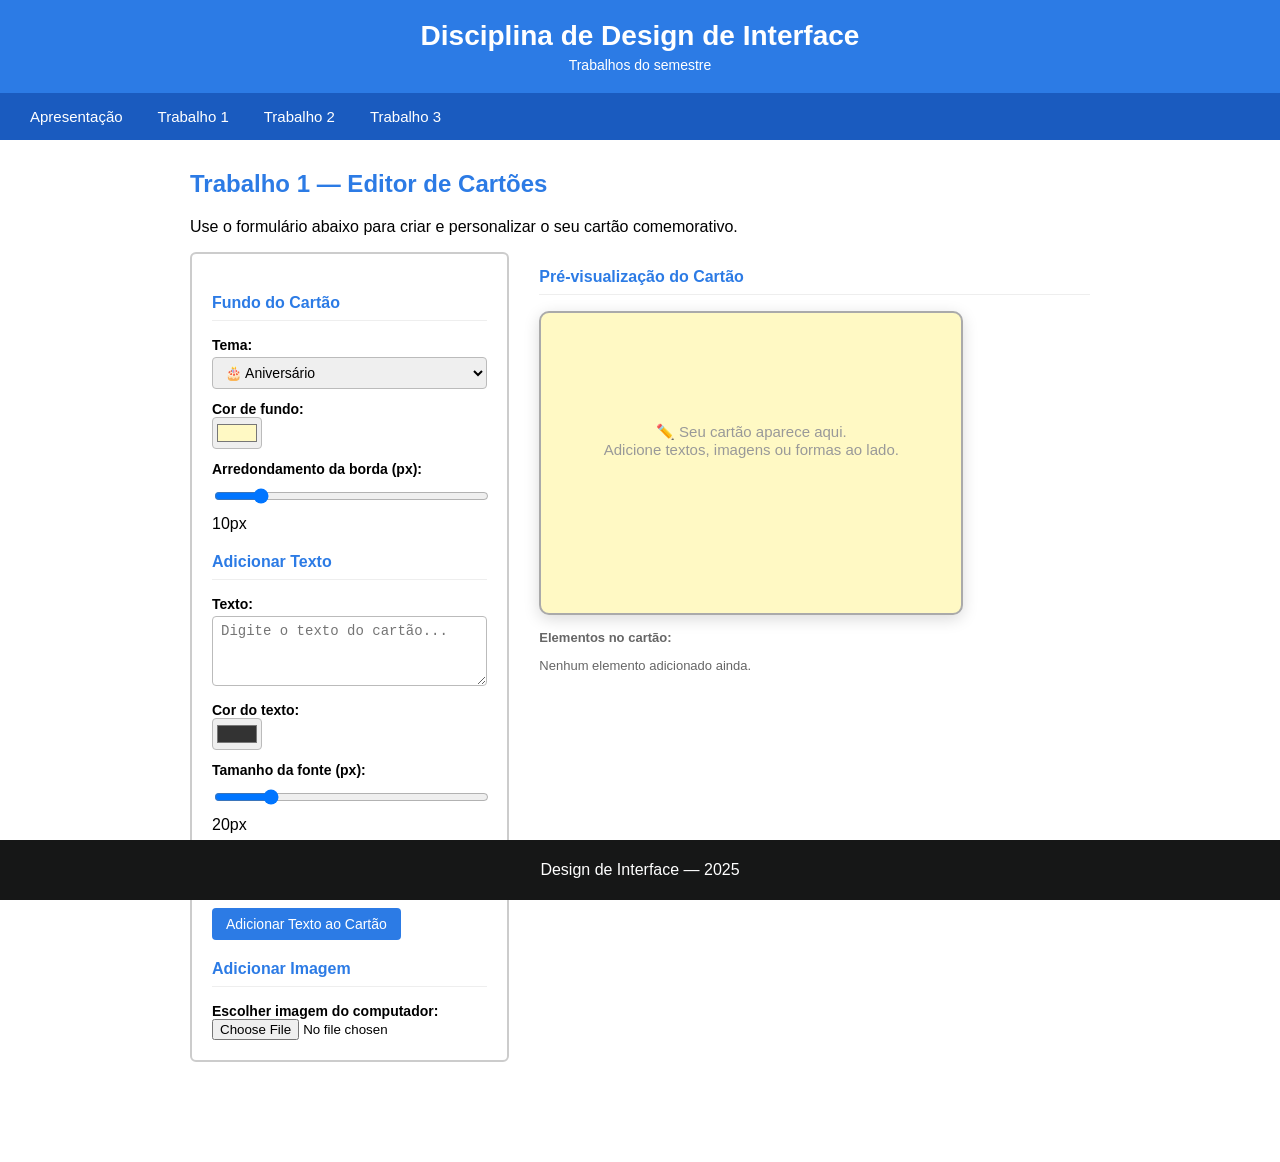
==== trabalho1.html @ 5af5bc68 "Add files via upload" ====
<!DOCTYPE html>
<html lang="pt-BR">
<head>
    <meta charset="UTF-8">
    <meta name="viewport" content="width=device-width, initial-scale=1.0">
    <title>Trabalho 1 - Editor de Cartões</title>
    <link rel="stylesheet" href="style.css">
</head>
<body>
    <!-- Cabeçalho do site -->
  <header>
    <h1>Disciplina de Design de Interface</h1>
    <p>Trabalhos do semestre</p>
  </header>
  
  <!-- Navegação -->
  <nav id="navegacao">
    <a class="button" href="index.html">Apresentação</a>
    <a class="button" href="trabalho1.html">Trabalho 1</a>
    <a class="button" href="#">Trabalho 2</a>
    <a class="button" href="#">Trabalho 3</a>
  </nav>
    
  <main>
     <h2>Trabalho 1 &mdash; Editor de Cartões</h2>
    <p>Use o formulário abaixo para criar e personalizar o seu cartão comemorativo.</p>
 
    <div class="editor-container">
 
      <!-- FORMULÁRIO DE EDIÇÃO -->
      <div class="formulario">
 
        <!-- Fundo do cartão -->
        <h3>Fundo do Cartão</h3>
 
        <label for="tema">Tema:</label>
        <select id="tema" onchange="aplicarTema()">
          <option value="aniversario">🎂 Aniversário</option>
          <option value="natal">🎄 Natal</option>
          <option value="pascoa">🐰 Páscoa</option>
          <option value="personalizado">✏️ Personalizado</option>
        </select>
 
        <label for="cor-fundo">Cor de fundo:</label>
        <input type="color" id="cor-fundo" value="#fff9c4" oninput="mudarCorFundo()" />
 
        <label for="tamanho-borda">Arredondamento da borda (px):</label>
        <input type="range" id="tamanho-borda" min="0" max="80" value="10"
               oninput="document.getElementById('val-borda').textContent = this.value + 'px'; mudarBorda()" />
        <span id="val-borda">10px</span>
 
        <!-- Adicionar texto -->
        <h3>Adicionar Texto</h3>
 
        <label for="texto-novo">Texto:</label>
        <textarea id="texto-novo" maxlength="150" placeholder="Digite o texto do cartão..."></textarea>
 
        <label for="cor-texto">Cor do texto:</label>
        <input type="color" id="cor-texto" value="#333333" />
 
        <label for="tamanho-texto">Tamanho da fonte (px):</label>
        <input type="range" id="tamanho-texto" min="12" max="60" value="20"
               oninput="document.getElementById('val-fonte').textContent = this.value + 'px'" />
        <span id="val-fonte">20px</span>
 
        <label for="fonte">Tipo de fonte:</label>
        <select id="fonte">
          <option value="Arial">Arial</option>
          <option value="Georgia">Georgia</option>
          <option value="Courier New">Courier New</option>
          <option value="Impact">Impact</option>
          <option value="cursive">Cursiva</option>
        </select>
 
        <button onclick="adicionarTexto()">Adicionar Texto ao Cartão</button>
 
        <!-- Adicionar imagem -->
        <h3>Adicionar Imagem</h3>
 
        <label for="imagem">Escolher imagem do computador:</label>
        <input type="file" id="imagem" accept="image/*" onchange="adicionarImagem()" />
 
 
 
      </div>
      <!-- fim formulario -->
 
      <!-- ÁREA DO CARTÃO -->
      <div class="area-cartao">
        <h3>Pré-visualização do Cartão</h3>
 
        <div id="cartao">
          <div id="texto-padrao" style="text-align:center; padding-top: 110px; color:#999; font-size:15px; pointer-events:none;">
            ✏️ Seu cartão aparece aqui.<br>Adicione textos, imagens ou formas ao lado.
          </div>
        </div>
 
        <div id="lista-elementos">
          <p><strong>Elementos no cartão:</strong></p>
          <p id="msg-vazio">Nenhum elemento adicionado ainda.</p>
        </div>
      </div>
 
    </div>
  </main>
 
  <!-- Rodapé do site -->
  <footer class="rodape">
    <p>Design de Interface &mdash; 2025</p>
  </footer>
 
  <script src="editor.js"></script>
</body>
</html>
---- style.css ----
/* Estilo geral */
body {
  font-family: Arial, sans-serif;
  margin: 0;
  padding: 0;
  margin-bottom: 100px; /* Para evitar sobreposição do rodapé */
}

/* Cabeçalho */
header {
  background-color: #2c7be5;
  color: white;
  padding: 20px;
  text-align: center;
}

header h1 {
  margin: 0;
  font-size: 28px;
}

header p {
  margin: 5px 0 0;
  font-size: 14px;
}

/* Menu de navegação */
#navegacao {
  background-color: #1a5bbf;
  padding: 10px 20px;
  display: flex;
  gap: 15px;
  flex-wrap: wrap;
}

.button {
  color: white;
  text-decoration: none;
  font-size: 15px;
  padding: 5px 10px;
  border-radius: 4px;
}

.button:hover {
  background-color: #2c7be5;
}

/* Conteúdo principal */
main {
  max-width: 900px;
  margin: 30px auto;
  padding: 0 20px;
}

main h2 {
  color: #2c7be5;
}

/* Rodapé */
.rodape {
  background-color: #161717;
  color: white;
  text-align: center;
  position: fixed;
  bottom:0;
  width:100%;
  padding: 5px 0px;
}

/* Figura/imagens */
figure {
  margin: 20px 0;
  display: flex;
  align-items: center;
  gap: 20px;
  flex-wrap: wrap;
}

figcaption {
  font-size: 13px;
  color: #666;
  width: 100%;
}

/* =====================
   EDITOR DE CARTÕES
   ===================== */
 
/* Layout do editor: formulário à esquerda, cartão à direita */
.editor-container {
  display: flex;
  gap: 30px;
  flex-wrap: wrap;
  align-items: flex-start;
}
 
/* Formulário de edição */
.formulario {
  background: white;
  border: 2px solid #ccc;
  border-radius: 6px;
  padding: 20px;
  min-width: 260px;
  flex: 1;
}
 
.formulario h3 {
  margin-top: 20px;
  color: #2c7be5;
  font-size: 16px;
  border-bottom: 1px solid #eee;
  padding-bottom: 8px;
}
 
.formulario label {
  display: block;
  margin-top: 12px;
  font-size: 14px;
  font-weight: bold;
}
 
.formulario input[type="text"],
.formulario input[type="range"],
.formulario select,
.formulario textarea {
  width: 100%;
  padding: 6px 8px;
  margin-top: 4px;
  border: 1px solid #bbb;
  border-radius: 4px;
  font-size: 14px;
  box-sizing: border-box;
}
 
.formulario textarea {
  resize: vertical;
  height: 70px;
}
 
.formulario input[type="color"] {
  width: 50px;
  height: 32px;
  padding: 2px;
  border: 1px solid #bbb;
  border-radius: 4px;
  cursor: pointer;
}
 
.formulario button {
  margin-top: 10px;
  padding: 8px 14px;
  background-color: #2c7be5;
  color: white;
  border: none;
  border-radius: 4px;
  cursor: pointer;
  font-size: 14px;
}
 
.formulario button:hover {
  background-color: #1a5bbf;
}
 
.btn-remover {
  background-color: #d9534f !important;
  margin-left: 5px;
}
 
.btn-remover:hover {
  background-color: #c9302c !important;
}
 
/* Área do cartão */
.area-cartao {
  flex: 2;
  min-width: 300px;
}
 
.area-cartao h3 {
  color: #2c7be5;
  font-size: 16px;
  border-bottom: 1px solid #eee;
  padding-bottom: 8px;
}
 
/* O cartão em si */
#cartao {
  position: relative;
  width: 420px;
  height: 300px;
  border: 2px solid #aaa;
  border-radius: 10px;
  overflow: hidden;
  background-color: #fff9c4;
  box-shadow: 0 4px 16px rgba(0,0,0,0.15);
}
 
/* Elementos dentro do cartão */
.elemento-cartao {
  position: absolute;
  cursor: move;
  user-select: none;
}
 
/* Lista de elementos adicionados */
#lista-elementos {
  margin-top: 15px;
}
 
#lista-elementos p {
  font-size: 13px;
  color: #666;
}
 
.item-lista {
  display: flex;
  justify-content: space-between;
  align-items: center;
  background: #f0f0f0;
  border: 1px solid #ddd;
  border-radius: 4px;
  padding: 5px 10px;
  margin-bottom: 5px;
  font-size: 13px;
}
 
/* Responsivo */
@media (max-width: 650px) {
  .editor-container {
    flex-direction: column;
  }
 
  #cartao {
    width: 100%;
    height: 250px;
  }
}
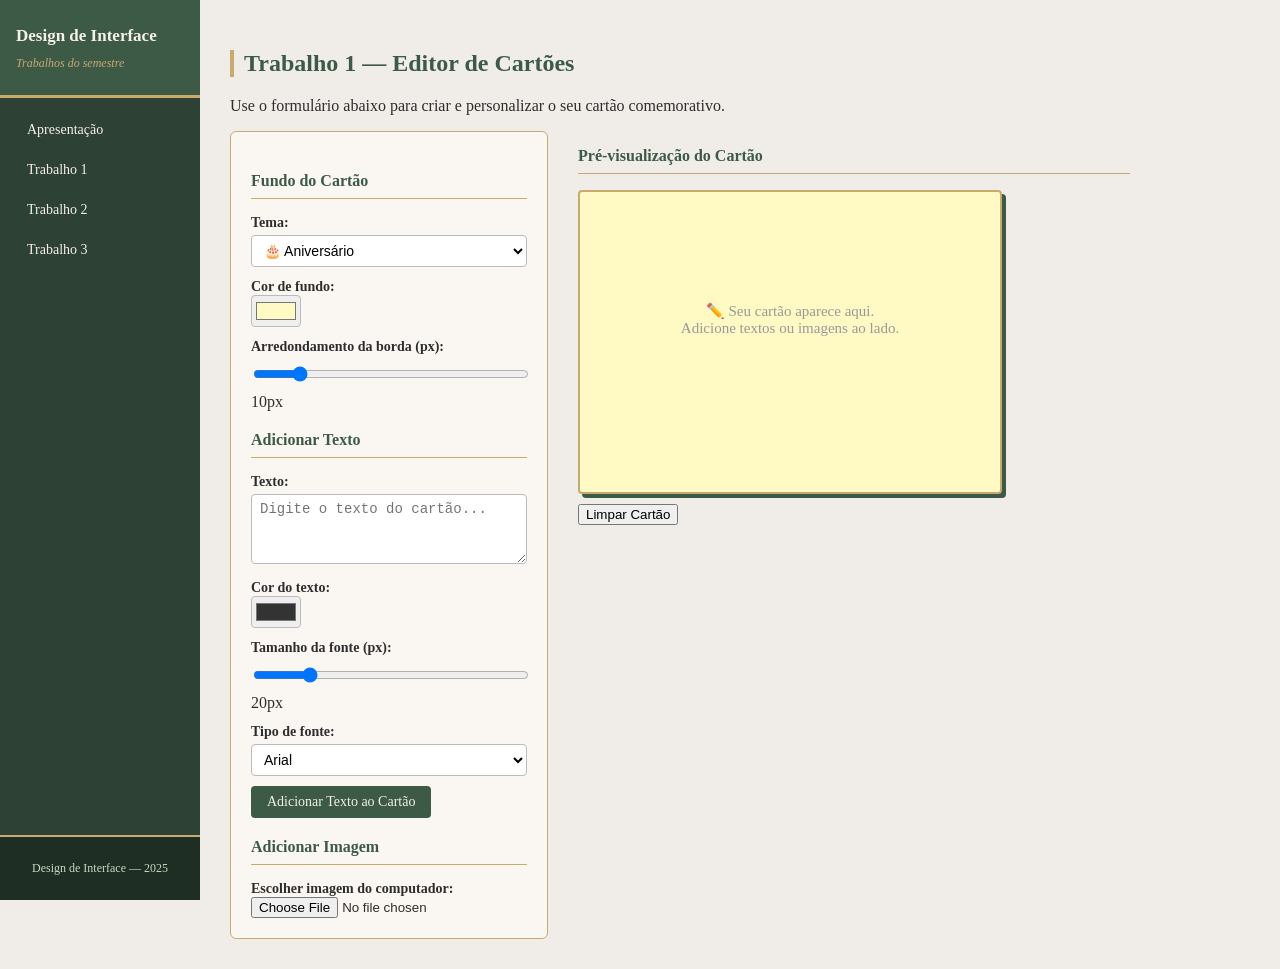
==== commit dfb101c1: "Add files via upload" ====
--- a/trabalho1.html
+++ b/trabalho1.html
@@ -1,114 +1,90 @@
-<!DOCTYPE html>
-<html lang="pt-BR">
-<head>
-    <meta charset="UTF-8">
-    <meta name="viewport" content="width=device-width, initial-scale=1.0">
-    <title>Trabalho 1 - Editor de Cartões</title>
-    <link rel="stylesheet" href="style.css">
-</head>
-<body>
-    <!-- Cabeçalho do site -->
-  <header>
-    <h1>Disciplina de Design de Interface</h1>
-    <p>Trabalhos do semestre</p>
-  </header>
-  
-  <!-- Navegação -->
-  <nav id="navegacao">
-    <a class="button" href="index.html">Apresentação</a>
-    <a class="button" href="trabalho1.html">Trabalho 1</a>
-    <a class="button" href="#">Trabalho 2</a>
-    <a class="button" href="#">Trabalho 3</a>
-  </nav>
-    
-  <main>
-     <h2>Trabalho 1 &mdash; Editor de Cartões</h2>
-    <p>Use o formulário abaixo para criar e personalizar o seu cartão comemorativo.</p>
- 
-    <div class="editor-container">
- 
-      <!-- FORMULÁRIO DE EDIÇÃO -->
-      <div class="formulario">
- 
-        <!-- Fundo do cartão -->
-        <h3>Fundo do Cartão</h3>
- 
-        <label for="tema">Tema:</label>
-        <select id="tema" onchange="aplicarTema()">
-          <option value="aniversario">🎂 Aniversário</option>
-          <option value="natal">🎄 Natal</option>
-          <option value="pascoa">🐰 Páscoa</option>
-          <option value="personalizado">✏️ Personalizado</option>
-        </select>
- 
-        <label for="cor-fundo">Cor de fundo:</label>
-        <input type="color" id="cor-fundo" value="#fff9c4" oninput="mudarCorFundo()" />
- 
-        <label for="tamanho-borda">Arredondamento da borda (px):</label>
-        <input type="range" id="tamanho-borda" min="0" max="80" value="10"
-               oninput="document.getElementById('val-borda').textContent = this.value + 'px'; mudarBorda()" />
-        <span id="val-borda">10px</span>
- 
-        <!-- Adicionar texto -->
-        <h3>Adicionar Texto</h3>
- 
-        <label for="texto-novo">Texto:</label>
-        <textarea id="texto-novo" maxlength="150" placeholder="Digite o texto do cartão..."></textarea>
- 
-        <label for="cor-texto">Cor do texto:</label>
-        <input type="color" id="cor-texto" value="#333333" />
- 
-        <label for="tamanho-texto">Tamanho da fonte (px):</label>
-        <input type="range" id="tamanho-texto" min="12" max="60" value="20"
-               oninput="document.getElementById('val-fonte').textContent = this.value + 'px'" />
-        <span id="val-fonte">20px</span>
- 
-        <label for="fonte">Tipo de fonte:</label>
-        <select id="fonte">
-          <option value="Arial">Arial</option>
-          <option value="Georgia">Georgia</option>
-          <option value="Courier New">Courier New</option>
-          <option value="Impact">Impact</option>
-          <option value="cursive">Cursiva</option>
-        </select>
- 
-        <button onclick="adicionarTexto()">Adicionar Texto ao Cartão</button>
- 
-        <!-- Adicionar imagem -->
-        <h3>Adicionar Imagem</h3>
- 
-        <label for="imagem">Escolher imagem do computador:</label>
-        <input type="file" id="imagem" accept="image/*" onchange="adicionarImagem()" />
- 
- 
- 
-      </div>
-      <!-- fim formulario -->
- 
-      <!-- ÁREA DO CARTÃO -->
-      <div class="area-cartao">
-        <h3>Pré-visualização do Cartão</h3>
- 
-        <div id="cartao">
-          <div id="texto-padrao" style="text-align:center; padding-top: 110px; color:#999; font-size:15px; pointer-events:none;">
-            ✏️ Seu cartão aparece aqui.<br>Adicione textos, imagens ou formas ao lado.
-          </div>
-        </div>
- 
-        <div id="lista-elementos">
-          <p><strong>Elementos no cartão:</strong></p>
-          <p id="msg-vazio">Nenhum elemento adicionado ainda.</p>
-        </div>
-      </div>
- 
-    </div>
-  </main>
- 
-  <!-- Rodapé do site -->
-  <footer class="rodape">
-    <p>Design de Interface &mdash; 2025</p>
-  </footer>
- 
-  <script src="editor.js"></script>
-</body>
-</html>+<!DOCTYPE html>
+<html lang="pt-BR">
+<head>
+  <meta charset="UTF-8">
+  <meta name="viewport" content="width=device-width, initial-scale=1.0">
+  <title>Trabalho 1 - Editor de Cartões</title>
+  <link rel="stylesheet" href="style.css">
+</head>
+<body>
+
+  <barra-lateral></barra-lateral>
+
+  <div class="pagina">
+    <main>
+      <h2>Trabalho 1 &mdash; Editor de Cartões</h2>
+      <p>Use o formulário abaixo para criar e personalizar o seu cartão comemorativo.</p>
+
+      <div class="editor-container">
+
+        <div class="formulario">
+
+          <h3>Fundo do Cartão</h3>
+
+          <label for="tema">Tema:</label>
+          <select id="tema" onchange="aplicarTema()">
+            <option value="aniversario">🎂 Aniversário</option>
+            <option value="natal">🎄 Natal</option>
+            <option value="pascoa">🐰 Páscoa</option>
+            <option value="personalizado">✏️ Personalizado</option>
+          </select>
+
+          <label for="cor-fundo">Cor de fundo:</label>
+          <input type="color" id="cor-fundo" value="#fff9c4" oninput="mudarCorFundo()">
+
+          <label for="tamanho-borda">Arredondamento da borda (px):</label>
+          <input type="range" id="tamanho-borda" min="0" max="80" value="10"
+                 oninput="document.getElementById('val-borda').textContent = this.value + 'px'; mudarBorda()">
+          <span id="val-borda">10px</span>
+
+          <h3>Adicionar Texto</h3>
+
+          <label for="texto-novo">Texto:</label>
+          <textarea id="texto-novo" maxlength="150" placeholder="Digite o texto do cartão..."></textarea>
+
+          <label for="cor-texto">Cor do texto:</label>
+          <input type="color" id="cor-texto" value="#333333">
+
+          <label for="tamanho-texto">Tamanho da fonte (px):</label>
+          <input type="range" id="tamanho-texto" min="12" max="60" value="20"
+                 oninput="document.getElementById('val-fonte').textContent = this.value + 'px'">
+          <span id="val-fonte">20px</span>
+
+          <label for="fonte">Tipo de fonte:</label>
+          <select id="fonte">
+            <option value="Arial">Arial</option>
+            <option value="Georgia">Georgia</option>
+            <option value="Courier New">Courier New</option>
+            <option value="Impact">Impact</option>
+            <option value="cursive">Cursiva</option>
+          </select>
+
+          <button onclick="adicionarTexto()">Adicionar Texto ao Cartão</button>
+
+          <h3>Adicionar Imagem</h3>
+
+          <label for="imagem">Escolher imagem do computador:</label>
+          <input type="file" id="imagem" accept="image/*" onchange="adicionarImagem()">
+
+        </div>
+
+        <div class="area-cartao">
+          <h3>Pré-visualização do Cartão</h3>
+
+          <div id="cartao">
+            <div id="texto-padrao" style="text-align:center; padding-top:110px; color:#999; font-size:15px; pointer-events:none;">
+              ✏️ Seu cartão aparece aqui.<br>Adicione textos ou imagens ao lado.
+            </div>
+          </div>
+
+          <button onclick="location.reload()" style="margin-top:10px">Limpar Cartão</button>
+        </div>
+
+      </div>
+    </main>
+  </div>
+
+  <script src="componentes.js"></script>
+  <script src="editor.js"></script>
+</body>
+</html>
--- a/style.css
+++ b/style.css
@@ -1,237 +1,248 @@
-/* Estilo geral */
-body {
-  font-family: Arial, sans-serif;
-  margin: 0;
-  padding: 0;
-  margin-bottom: 100px; /* Para evitar sobreposição do rodapé */
-}
-
-/* Cabeçalho */
-header {
-  background-color: #2c7be5;
-  color: white;
-  padding: 20px;
-  text-align: center;
-}
-
-header h1 {
-  margin: 0;
-  font-size: 28px;
-}
-
-header p {
-  margin: 5px 0 0;
-  font-size: 14px;
-}
-
-/* Menu de navegação */
-#navegacao {
-  background-color: #1a5bbf;
-  padding: 10px 20px;
-  display: flex;
-  gap: 15px;
-  flex-wrap: wrap;
-}
-
-.button {
-  color: white;
-  text-decoration: none;
-  font-size: 15px;
-  padding: 5px 10px;
-  border-radius: 4px;
-}
-
-.button:hover {
-  background-color: #2c7be5;
-}
-
-/* Conteúdo principal */
-main {
-  max-width: 900px;
-  margin: 30px auto;
-  padding: 0 20px;
-}
-
-main h2 {
-  color: #2c7be5;
-}
-
-/* Rodapé */
-.rodape {
-  background-color: #161717;
-  color: white;
-  text-align: center;
-  position: fixed;
-  bottom:0;
-  width:100%;
-  padding: 5px 0px;
-}
-
-/* Figura/imagens */
-figure {
-  margin: 20px 0;
-  display: flex;
-  align-items: center;
-  gap: 20px;
-  flex-wrap: wrap;
-}
-
-figcaption {
-  font-size: 13px;
-  color: #666;
-  width: 100%;
-}
-
-/* =====================
-   EDITOR DE CARTÕES
-   ===================== */
- 
-/* Layout do editor: formulário à esquerda, cartão à direita */
-.editor-container {
-  display: flex;
-  gap: 30px;
-  flex-wrap: wrap;
-  align-items: flex-start;
-}
- 
-/* Formulário de edição */
-.formulario {
-  background: white;
-  border: 2px solid #ccc;
-  border-radius: 6px;
-  padding: 20px;
-  min-width: 260px;
-  flex: 1;
-}
- 
-.formulario h3 {
-  margin-top: 20px;
-  color: #2c7be5;
-  font-size: 16px;
-  border-bottom: 1px solid #eee;
-  padding-bottom: 8px;
-}
- 
-.formulario label {
-  display: block;
-  margin-top: 12px;
-  font-size: 14px;
-  font-weight: bold;
-}
- 
-.formulario input[type="text"],
-.formulario input[type="range"],
-.formulario select,
-.formulario textarea {
-  width: 100%;
-  padding: 6px 8px;
-  margin-top: 4px;
-  border: 1px solid #bbb;
-  border-radius: 4px;
-  font-size: 14px;
-  box-sizing: border-box;
-}
- 
-.formulario textarea {
-  resize: vertical;
-  height: 70px;
-}
- 
-.formulario input[type="color"] {
-  width: 50px;
-  height: 32px;
-  padding: 2px;
-  border: 1px solid #bbb;
-  border-radius: 4px;
-  cursor: pointer;
-}
- 
-.formulario button {
-  margin-top: 10px;
-  padding: 8px 14px;
-  background-color: #2c7be5;
-  color: white;
-  border: none;
-  border-radius: 4px;
-  cursor: pointer;
-  font-size: 14px;
-}
- 
-.formulario button:hover {
-  background-color: #1a5bbf;
-}
- 
-.btn-remover {
-  background-color: #d9534f !important;
-  margin-left: 5px;
-}
- 
-.btn-remover:hover {
-  background-color: #c9302c !important;
-}
- 
-/* Área do cartão */
-.area-cartao {
-  flex: 2;
-  min-width: 300px;
-}
- 
-.area-cartao h3 {
-  color: #2c7be5;
-  font-size: 16px;
-  border-bottom: 1px solid #eee;
-  padding-bottom: 8px;
-}
- 
-/* O cartão em si */
-#cartao {
-  position: relative;
-  width: 420px;
-  height: 300px;
-  border: 2px solid #aaa;
-  border-radius: 10px;
-  overflow: hidden;
-  background-color: #fff9c4;
-  box-shadow: 0 4px 16px rgba(0,0,0,0.15);
-}
- 
-/* Elementos dentro do cartão */
-.elemento-cartao {
-  position: absolute;
-  cursor: move;
-  user-select: none;
-}
- 
-/* Lista de elementos adicionados */
-#lista-elementos {
-  margin-top: 15px;
-}
- 
-#lista-elementos p {
-  font-size: 13px;
-  color: #666;
-}
- 
-.item-lista {
-  display: flex;
-  justify-content: space-between;
-  align-items: center;
-  background: #f0f0f0;
-  border: 1px solid #ddd;
-  border-radius: 4px;
-  padding: 5px 10px;
-  margin-bottom: 5px;
-  font-size: 13px;
-}
- 
-/* Responsivo */
-@media (max-width: 650px) {
-  .editor-container {
-    flex-direction: column;
-  }
- 
-  #cartao {
-    width: 100%;
-    height: 250px;
-  }
-}+/* Estilo geral */
+body {
+  font-family: Georgia, serif;
+  margin: 0;
+  padding: 0;
+  background-color: #f0ede8;
+  color: #2d2d2d;
+  display: flex;
+  min-height: 100vh;
+}
+
+/* =====================
+   BARRA LATERAL
+   ===================== */
+
+/* A barra lateral agrupa header e nav */
+#barra-lateral {
+  width: 200px;
+  min-height: 100vh;
+  background-color: #2d4235;
+  display: flex;
+  flex-direction: column;
+  position: fixed;
+  top: 0;
+  left: 0;
+}
+
+/* Cabeçalho dentro da barra lateral */
+header {
+  background-color: #3d5a47;
+  padding: 24px 16px;
+  border-bottom: 3px solid #c8a96e;
+}
+
+header h1 {
+  margin: 0;
+  font-size: 17px;
+  color: #f5f0e8;
+  line-height: 1.4;
+}
+
+header p {
+  margin: 8px 0 0;
+  font-size: 12px;
+  color: #c8a96e;
+  font-style: italic;
+}
+
+/* Menu de navegação na barra lateral */
+#navegacao {
+  display: flex;
+  flex-direction: column;
+  padding: 16px 12px;
+  gap: 8px;
+}
+
+.button {
+  color: #f5f0e8;
+  text-decoration: none;
+  font-size: 14px;
+  padding: 8px 12px;
+  border-radius: 4px;
+  border-left: 3px solid transparent;
+}
+
+.button:hover {
+  background-color: #3d5a47;
+  border-left: 3px solid #c8a96e;
+}
+
+/* Rodapé na barra lateral */
+.rodape {
+  margin-top: auto;
+  background-color: #1e2e24;
+  color: #c8d8c0;
+  text-align: center;
+  padding: 12px 8px;
+  font-size: 12px;
+  border-top: 2px solid #c8a96e;
+}
+
+/* =====================
+   CONTEÚDO PRINCIPAL
+   ===================== */
+
+/* Empurra o conteúdo para a direita da barra lateral */
+.pagina {
+  margin-left: 200px;
+  padding: 30px;
+  flex: 1;
+  max-width: 900px;
+}
+
+main h2 {
+  color: #3d5a47;
+  border-left: 4px solid #c8a96e;
+  padding-left: 10px;
+}
+
+/* Figura/imagens */
+figure {
+  margin: 20px 0;
+  display: flex;
+  align-items: center;
+  gap: 20px;
+  flex-wrap: wrap;
+}
+
+figcaption {
+  font-size: 13px;
+  color: #666;
+  width: 100%;
+}
+
+/* =====================
+   EDITOR DE CARTÕES
+   ===================== */
+
+.editor-container {
+  display: flex;
+  gap: 30px;
+  flex-wrap: wrap;
+  align-items: flex-start;
+}
+
+.formulario {
+  background: #faf7f2;
+  border: 1px solid #c8a96e;
+  border-radius: 6px;
+  padding: 20px;
+  min-width: 260px;
+  flex: 1;
+}
+
+.formulario h3 {
+  margin-top: 20px;
+  color: #3d5a47;
+  font-size: 16px;
+  border-bottom: 1px solid #c8a96e;
+  padding-bottom: 8px;
+}
+
+.formulario label {
+  display: block;
+  margin-top: 12px;
+  font-size: 14px;
+  font-weight: bold;
+}
+
+.formulario input[type="text"],
+.formulario input[type="range"],
+.formulario select,
+.formulario textarea {
+  width: 100%;
+  padding: 6px 8px;
+  margin-top: 4px;
+  border: 1px solid #bbb;
+  border-radius: 4px;
+  font-size: 14px;
+  box-sizing: border-box;
+  background: white;
+}
+
+.formulario textarea {
+  resize: vertical;
+  height: 70px;
+}
+
+.formulario input[type="color"] {
+  width: 50px;
+  height: 32px;
+  padding: 2px;
+  border: 1px solid #bbb;
+  border-radius: 4px;
+  cursor: pointer;
+}
+
+.formulario button {
+  margin-top: 10px;
+  padding: 8px 16px;
+  background-color: #3d5a47;
+  color: #f5f0e8;
+  border: none;
+  border-radius: 4px;
+  cursor: pointer;
+  font-size: 14px;
+  font-family: Georgia, serif;
+}
+
+.formulario button:hover {
+  background-color: #c8a96e;
+  color: #2d2d2d;
+}
+
+.area-cartao {
+  flex: 2;
+  min-width: 300px;
+}
+
+.area-cartao h3 {
+  color: #3d5a47;
+  font-size: 16px;
+  border-bottom: 1px solid #c8a96e;
+  padding-bottom: 8px;
+}
+
+#cartao {
+  position: relative;
+  width: 420px;
+  height: 300px;
+  border: 2px solid #c8a96e;
+  border-radius: 4px;
+  overflow: hidden;
+  background-color: #fff9c4;
+  box-shadow: 4px 4px 0px #3d5a47;
+}
+
+/* =====================
+   RESPONSIVO
+   ===================== */
+
+@media (max-width: 650px) {
+  #barra-lateral {
+    width: 100%;
+    min-height: auto;
+    position: static;
+    flex-direction: column;
+  }
+
+  #navegacao {
+    flex-direction: row;
+    flex-wrap: wrap;
+  }
+
+  .pagina {
+    margin-left: 0;
+    padding: 16px;
+  }
+
+  .editor-container {
+    flex-direction: column;
+  }
+
+  #cartao {
+    width: 100%;
+    height: 250px;
+  }
+}
